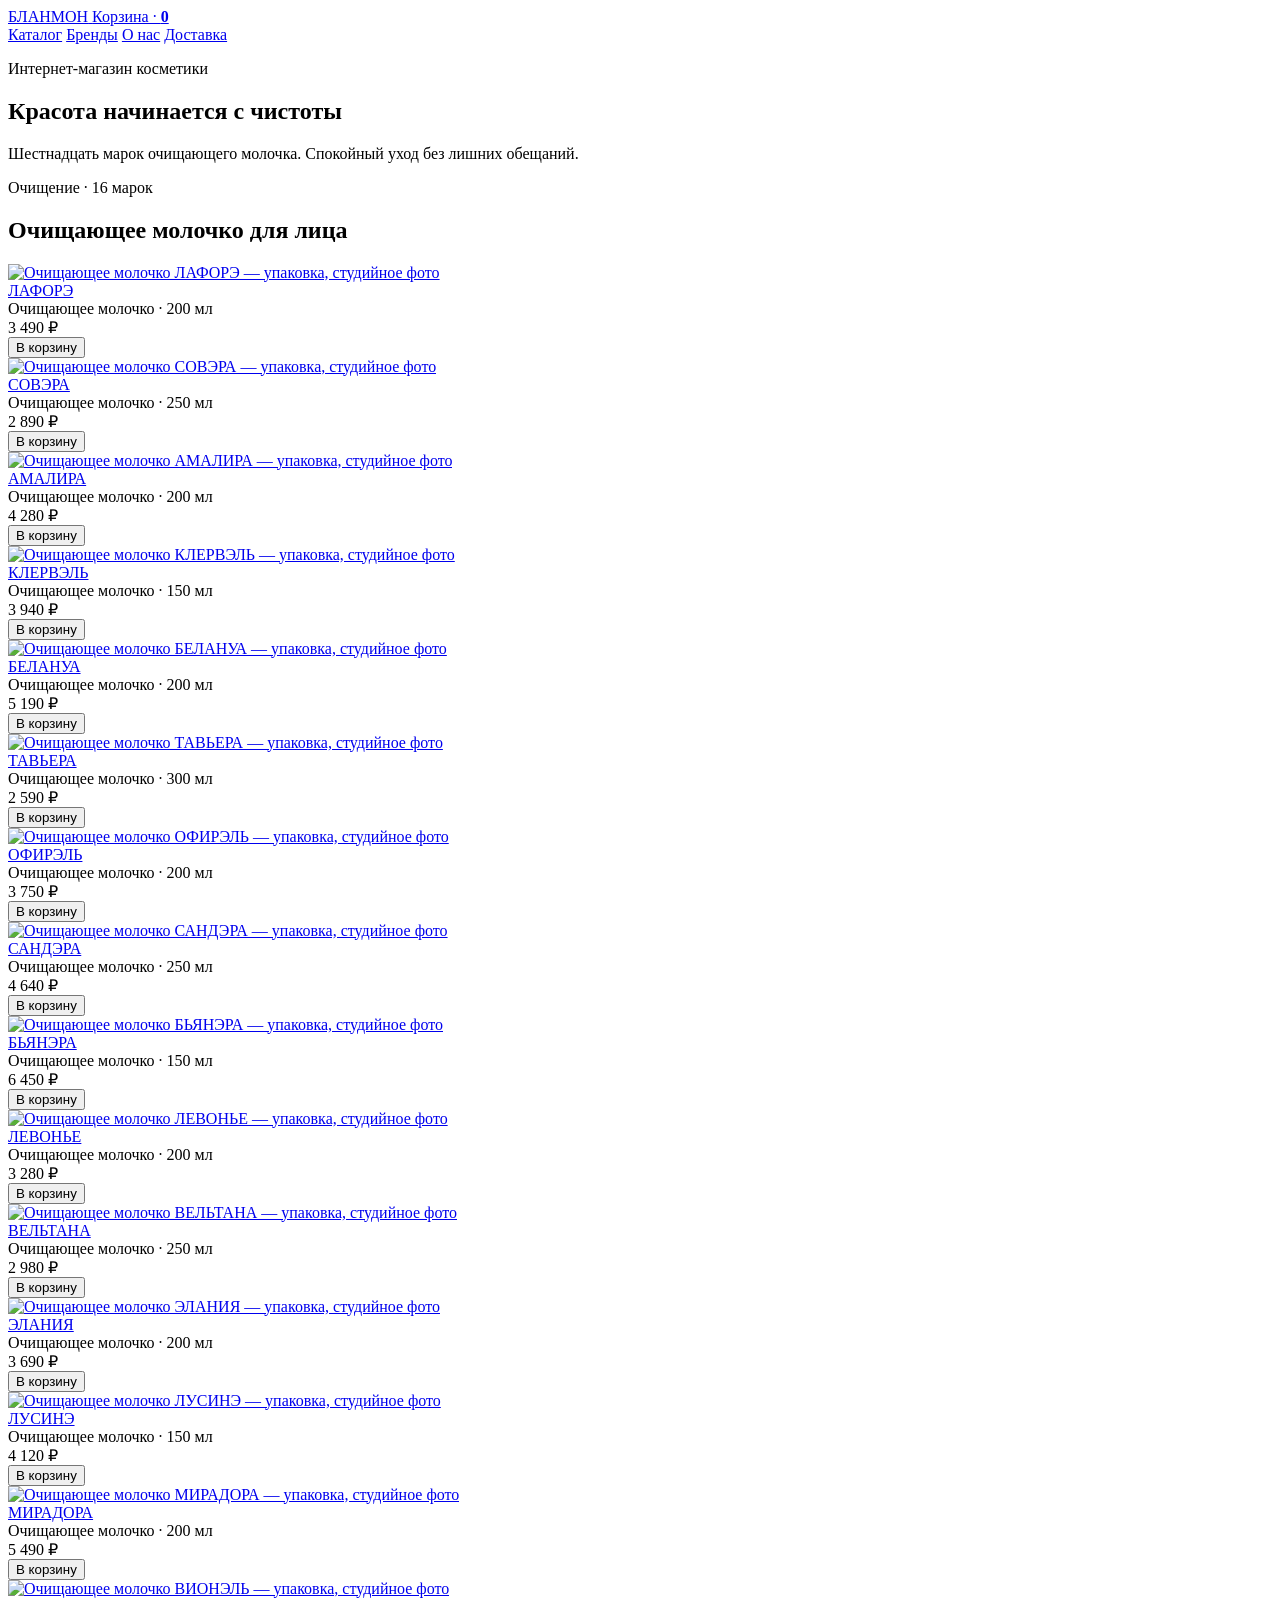
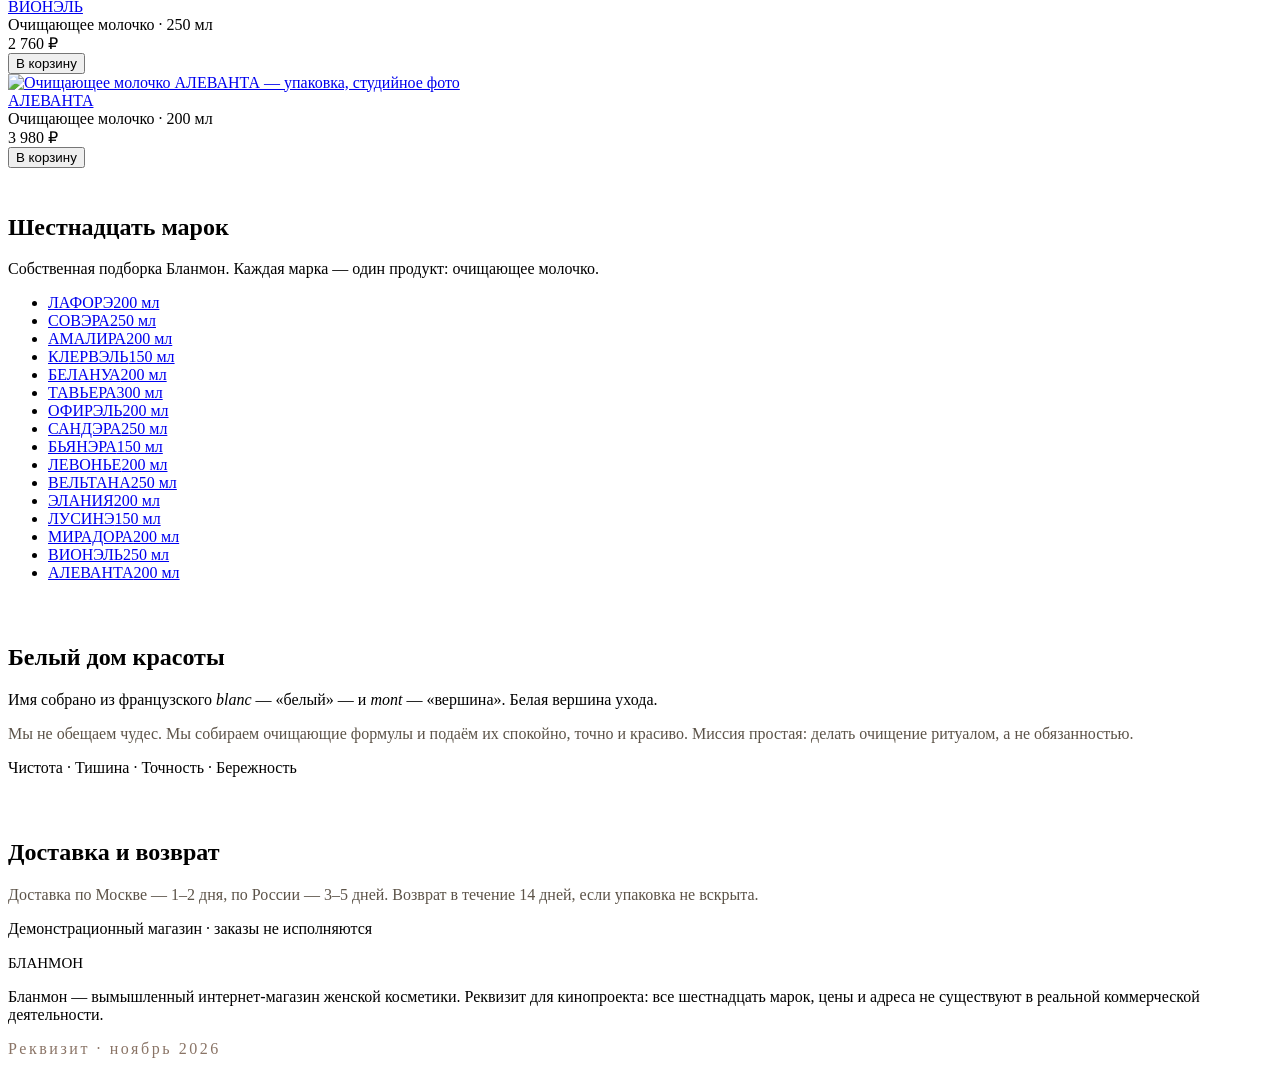
==== index.html @ cc1aa5a0 "coordinator: blanmon publish index.html" ====
<!doctype html>
<html lang="ru">
<head>
<meta charset="utf-8">
<meta name="viewport" content="width=device-width, initial-scale=1, viewport-fit=cover">
<meta name="theme-color" content="#FDFBF7">
<title>БЛАНМОН — очищающее молочко, шестнадцать марок</title>
<meta name="description" content="Бланмон — вымышленный интернет-магазин женской косметики: шестнадцать марок очищающего молочка. Реквизит для кинопроекта.">
<link rel="icon" href="assets/logo.png" type="image/png">
<link rel="stylesheet" href="assets/styles.css">
</head>
<body>
<header>
  <div class="shell">
    <div class="hrow">
      <a class="brand" href="index.html" aria-label="БЛАНМОН — на главную">
        <span class="wordmark">БЛАНМОН</span>
      </a>
      <a class="cart-link" href="cart.html">Корзина · <b data-cart-count>0</b></a>
    </div>
    <nav class="tabs" aria-label="Разделы">
      <a href="index.html#catalog">Каталог</a>
      <a href="index.html#brands">Бренды</a>
      <a href="index.html#about">О нас</a>
      <a href="index.html#delivery">Доставка</a>
    </nav>
  </div>
</header>
<main class="shell">

  <section class="hero">
    <p class="cap">Интернет-магазин косметики</p>
    <h1>Красота начинается с чистоты</h1>
    <p class="lead">Шестнадцать марок очищающего молочка. Спокойный уход без лишних обещаний.</p>
    <div class="rule"></div>
  </section>

  <section id="catalog">
    <p class="cap">Очищение · 16 марок</p>
    <h2>Очищающее молочко для лица</h2>
    <div class="grid">
      <article class="card">
        <a class="ph" href="product.html?id=01"><img src="assets/products/01_lafore.jpg" alt="Очищающее молочко ЛАФОРЭ — упаковка, студийное фото" loading="lazy" width="928" height="1152"></a>
        <div class="body">
          <a class="brandname" href="product.html?id=01">ЛАФОРЭ</a>
          <div class="sub">Очищающее молочко · 200 мл</div>
          <div class="price">3 490 ₽</div>
          <button class="btn" type="button" data-add="01">В корзину</button>
        </div>
      </article>
      <article class="card">
        <a class="ph" href="product.html?id=02"><img src="assets/products/02_sovera.jpg" alt="Очищающее молочко СОВЭРА — упаковка, студийное фото" loading="lazy" width="928" height="1152"></a>
        <div class="body">
          <a class="brandname" href="product.html?id=02">СОВЭРА</a>
          <div class="sub">Очищающее молочко · 250 мл</div>
          <div class="price">2 890 ₽</div>
          <button class="btn" type="button" data-add="02">В корзину</button>
        </div>
      </article>
      <article class="card">
        <a class="ph" href="product.html?id=03"><img src="assets/products/03_amalira.jpg" alt="Очищающее молочко АМАЛИРА — упаковка, студийное фото" loading="lazy" width="928" height="1152"></a>
        <div class="body">
          <a class="brandname" href="product.html?id=03">АМАЛИРА</a>
          <div class="sub">Очищающее молочко · 200 мл</div>
          <div class="price">4 280 ₽</div>
          <button class="btn" type="button" data-add="03">В корзину</button>
        </div>
      </article>
      <article class="card">
        <a class="ph" href="product.html?id=04"><img src="assets/products/04_clervel.jpg" alt="Очищающее молочко КЛЕРВЭЛЬ — упаковка, студийное фото" loading="lazy" width="928" height="1152"></a>
        <div class="body">
          <a class="brandname" href="product.html?id=04">КЛЕРВЭЛЬ</a>
          <div class="sub">Очищающее молочко · 150 мл</div>
          <div class="price">3 940 ₽</div>
          <button class="btn" type="button" data-add="04">В корзину</button>
        </div>
      </article>
      <article class="card">
        <a class="ph" href="product.html?id=05"><img src="assets/products/05_belanua.jpg" alt="Очищающее молочко БЕЛАНУА — упаковка, студийное фото" loading="lazy" width="928" height="1152"></a>
        <div class="body">
          <a class="brandname" href="product.html?id=05">БЕЛАНУА</a>
          <div class="sub">Очищающее молочко · 200 мл</div>
          <div class="price">5 190 ₽</div>
          <button class="btn" type="button" data-add="05">В корзину</button>
        </div>
      </article>
      <article class="card">
        <a class="ph" href="product.html?id=06"><img src="assets/products/06_taviera.jpg" alt="Очищающее молочко ТАВЬЕРА — упаковка, студийное фото" loading="lazy" width="928" height="1152"></a>
        <div class="body">
          <a class="brandname" href="product.html?id=06">ТАВЬЕРА</a>
          <div class="sub">Очищающее молочко · 300 мл</div>
          <div class="price">2 590 ₽</div>
          <button class="btn" type="button" data-add="06">В корзину</button>
        </div>
      </article>
      <article class="card">
        <a class="ph" href="product.html?id=07"><img src="assets/products/07_ofirel.jpg" alt="Очищающее молочко ОФИРЭЛЬ — упаковка, студийное фото" loading="lazy" width="928" height="1152"></a>
        <div class="body">
          <a class="brandname" href="product.html?id=07">ОФИРЭЛЬ</a>
          <div class="sub">Очищающее молочко · 200 мл</div>
          <div class="price">3 750 ₽</div>
          <button class="btn" type="button" data-add="07">В корзину</button>
        </div>
      </article>
      <article class="card">
        <a class="ph" href="product.html?id=08"><img src="assets/products/08_sandera.jpg" alt="Очищающее молочко САНДЭРА — упаковка, студийное фото" loading="lazy" width="928" height="1152"></a>
        <div class="body">
          <a class="brandname" href="product.html?id=08">САНДЭРА</a>
          <div class="sub">Очищающее молочко · 250 мл</div>
          <div class="price">4 640 ₽</div>
          <button class="btn" type="button" data-add="08">В корзину</button>
        </div>
      </article>
      <article class="card">
        <a class="ph" href="product.html?id=09"><img src="assets/products/09_bianera.jpg" alt="Очищающее молочко БЬЯНЭРА — упаковка, студийное фото" loading="lazy" width="928" height="1152"></a>
        <div class="body">
          <a class="brandname" href="product.html?id=09">БЬЯНЭРА</a>
          <div class="sub">Очищающее молочко · 150 мл</div>
          <div class="price">6 450 ₽</div>
          <button class="btn" type="button" data-add="09">В корзину</button>
        </div>
      </article>
      <article class="card">
        <a class="ph" href="product.html?id=10"><img src="assets/products/10_levonie.jpg" alt="Очищающее молочко ЛЕВОНЬЕ — упаковка, студийное фото" loading="lazy" width="928" height="1152"></a>
        <div class="body">
          <a class="brandname" href="product.html?id=10">ЛЕВОНЬЕ</a>
          <div class="sub">Очищающее молочко · 200 мл</div>
          <div class="price">3 280 ₽</div>
          <button class="btn" type="button" data-add="10">В корзину</button>
        </div>
      </article>
      <article class="card">
        <a class="ph" href="product.html?id=11"><img src="assets/products/11_veltana.jpg" alt="Очищающее молочко ВЕЛЬТАНА — упаковка, студийное фото" loading="lazy" width="928" height="1152"></a>
        <div class="body">
          <a class="brandname" href="product.html?id=11">ВЕЛЬТАНА</a>
          <div class="sub">Очищающее молочко · 250 мл</div>
          <div class="price">2 980 ₽</div>
          <button class="btn" type="button" data-add="11">В корзину</button>
        </div>
      </article>
      <article class="card">
        <a class="ph" href="product.html?id=12"><img src="assets/products/12_elania.jpg" alt="Очищающее молочко ЭЛАНИЯ — упаковка, студийное фото" loading="lazy" width="928" height="1152"></a>
        <div class="body">
          <a class="brandname" href="product.html?id=12">ЭЛАНИЯ</a>
          <div class="sub">Очищающее молочко · 200 мл</div>
          <div class="price">3 690 ₽</div>
          <button class="btn" type="button" data-add="12">В корзину</button>
        </div>
      </article>
      <article class="card">
        <a class="ph" href="product.html?id=13"><img src="assets/products/13_lusine.jpg" alt="Очищающее молочко ЛУСИНЭ — упаковка, студийное фото" loading="lazy" width="928" height="1152"></a>
        <div class="body">
          <a class="brandname" href="product.html?id=13">ЛУСИНЭ</a>
          <div class="sub">Очищающее молочко · 150 мл</div>
          <div class="price">4 120 ₽</div>
          <button class="btn" type="button" data-add="13">В корзину</button>
        </div>
      </article>
      <article class="card">
        <a class="ph" href="product.html?id=14"><img src="assets/products/14_miradora.jpg" alt="Очищающее молочко МИРАДОРА — упаковка, студийное фото" loading="lazy" width="928" height="1152"></a>
        <div class="body">
          <a class="brandname" href="product.html?id=14">МИРАДОРА</a>
          <div class="sub">Очищающее молочко · 200 мл</div>
          <div class="price">5 490 ₽</div>
          <button class="btn" type="button" data-add="14">В корзину</button>
        </div>
      </article>
      <article class="card">
        <a class="ph" href="product.html?id=15"><img src="assets/products/15_vionel.jpg" alt="Очищающее молочко ВИОНЭЛЬ — упаковка, студийное фото" loading="lazy" width="928" height="1152"></a>
        <div class="body">
          <a class="brandname" href="product.html?id=15">ВИОНЭЛЬ</a>
          <div class="sub">Очищающее молочко · 250 мл</div>
          <div class="price">2 760 ₽</div>
          <button class="btn" type="button" data-add="15">В корзину</button>
        </div>
      </article>
      <article class="card">
        <a class="ph" href="product.html?id=16"><img src="assets/products/16_alevanta.jpg" alt="Очищающее молочко АЛЕВАНТА — упаковка, студийное фото" loading="lazy" width="928" height="1152"></a>
        <div class="body">
          <a class="brandname" href="product.html?id=16">АЛЕВАНТА</a>
          <div class="sub">Очищающее молочко · 200 мл</div>
          <div class="price">3 980 ₽</div>
          <button class="btn" type="button" data-add="16">В корзину</button>
        </div>
      </article>
    </div>
  </section>

  <section id="brands" style="padding-top:26px">
    <div class="rule"></div>
    <h2>Шестнадцать марок</h2>
    <p class="lead" style="font-size:16px;margin:0 0 12px">Собственная подборка Бланмон. Каждая марка — один продукт: очищающее молочко.</p>
    <ul class="brandlist">
        <li><a href="product.html?id=01">ЛАФОРЭ<span>200 мл</span></a></li>
        <li><a href="product.html?id=02">СОВЭРА<span>250 мл</span></a></li>
        <li><a href="product.html?id=03">АМАЛИРА<span>200 мл</span></a></li>
        <li><a href="product.html?id=04">КЛЕРВЭЛЬ<span>150 мл</span></a></li>
        <li><a href="product.html?id=05">БЕЛАНУА<span>200 мл</span></a></li>
        <li><a href="product.html?id=06">ТАВЬЕРА<span>300 мл</span></a></li>
        <li><a href="product.html?id=07">ОФИРЭЛЬ<span>200 мл</span></a></li>
        <li><a href="product.html?id=08">САНДЭРА<span>250 мл</span></a></li>
        <li><a href="product.html?id=09">БЬЯНЭРА<span>150 мл</span></a></li>
        <li><a href="product.html?id=10">ЛЕВОНЬЕ<span>200 мл</span></a></li>
        <li><a href="product.html?id=11">ВЕЛЬТАНА<span>250 мл</span></a></li>
        <li><a href="product.html?id=12">ЭЛАНИЯ<span>200 мл</span></a></li>
        <li><a href="product.html?id=13">ЛУСИНЭ<span>150 мл</span></a></li>
        <li><a href="product.html?id=14">МИРАДОРА<span>200 мл</span></a></li>
        <li><a href="product.html?id=15">ВИОНЭЛЬ<span>250 мл</span></a></li>
        <li><a href="product.html?id=16">АЛЕВАНТА<span>200 мл</span></a></li>
    </ul>
  </section>

  <section id="about" style="padding-top:26px">
    <div class="rule"></div>
    <h2>Белый дом красоты</h2>
    <p class="lead" style="font-size:16px">Имя собрано из французского <i>blanc</i> — «белый» — и <i>mont</i> — «вершина». Белая вершина ухода.</p>
    <p style="color:#5C5348">Мы не обещаем чудес. Мы собираем очищающие формулы и подаём их спокойно, точно и красиво. Миссия простая: делать очищение ритуалом, а не обязанностью.</p>
    <p class="cap" style="margin-top:14px">Чистота · Тишина · Точность · Бережность</p>
  </section>

  <section id="delivery" style="padding-top:26px">
    <div class="rule"></div>
    <h2>Доставка и возврат</h2>
    <p style="color:#5C5348">Доставка по Москве — 1–2 дня, по России — 3–5 дней. Возврат в течение 14 дней, если упаковка не вскрыта.</p>
    <p class="cap" style="margin-top:12px">Демонстрационный магазин · заказы не исполняются</p>
  </section>

</main>
<footer>
  <div class="shell inner">
    <div class="fmark"><span class="wordmark" style="font-size:15px">БЛАНМОН</span></div>
    <p>Бланмон — вымышленный интернет-магазин женской косметики. Реквизит для кинопроекта: все шестнадцать марок, цены и адреса не существуют в реальной коммерческой деятельности.</p>
    <p class="cap" style="color:#8A7466;letter-spacing:.16em">Реквизит · ноябрь 2026</p>
  </div>
</footer>
<script src="assets/app.js"></script>

</body>
</html>
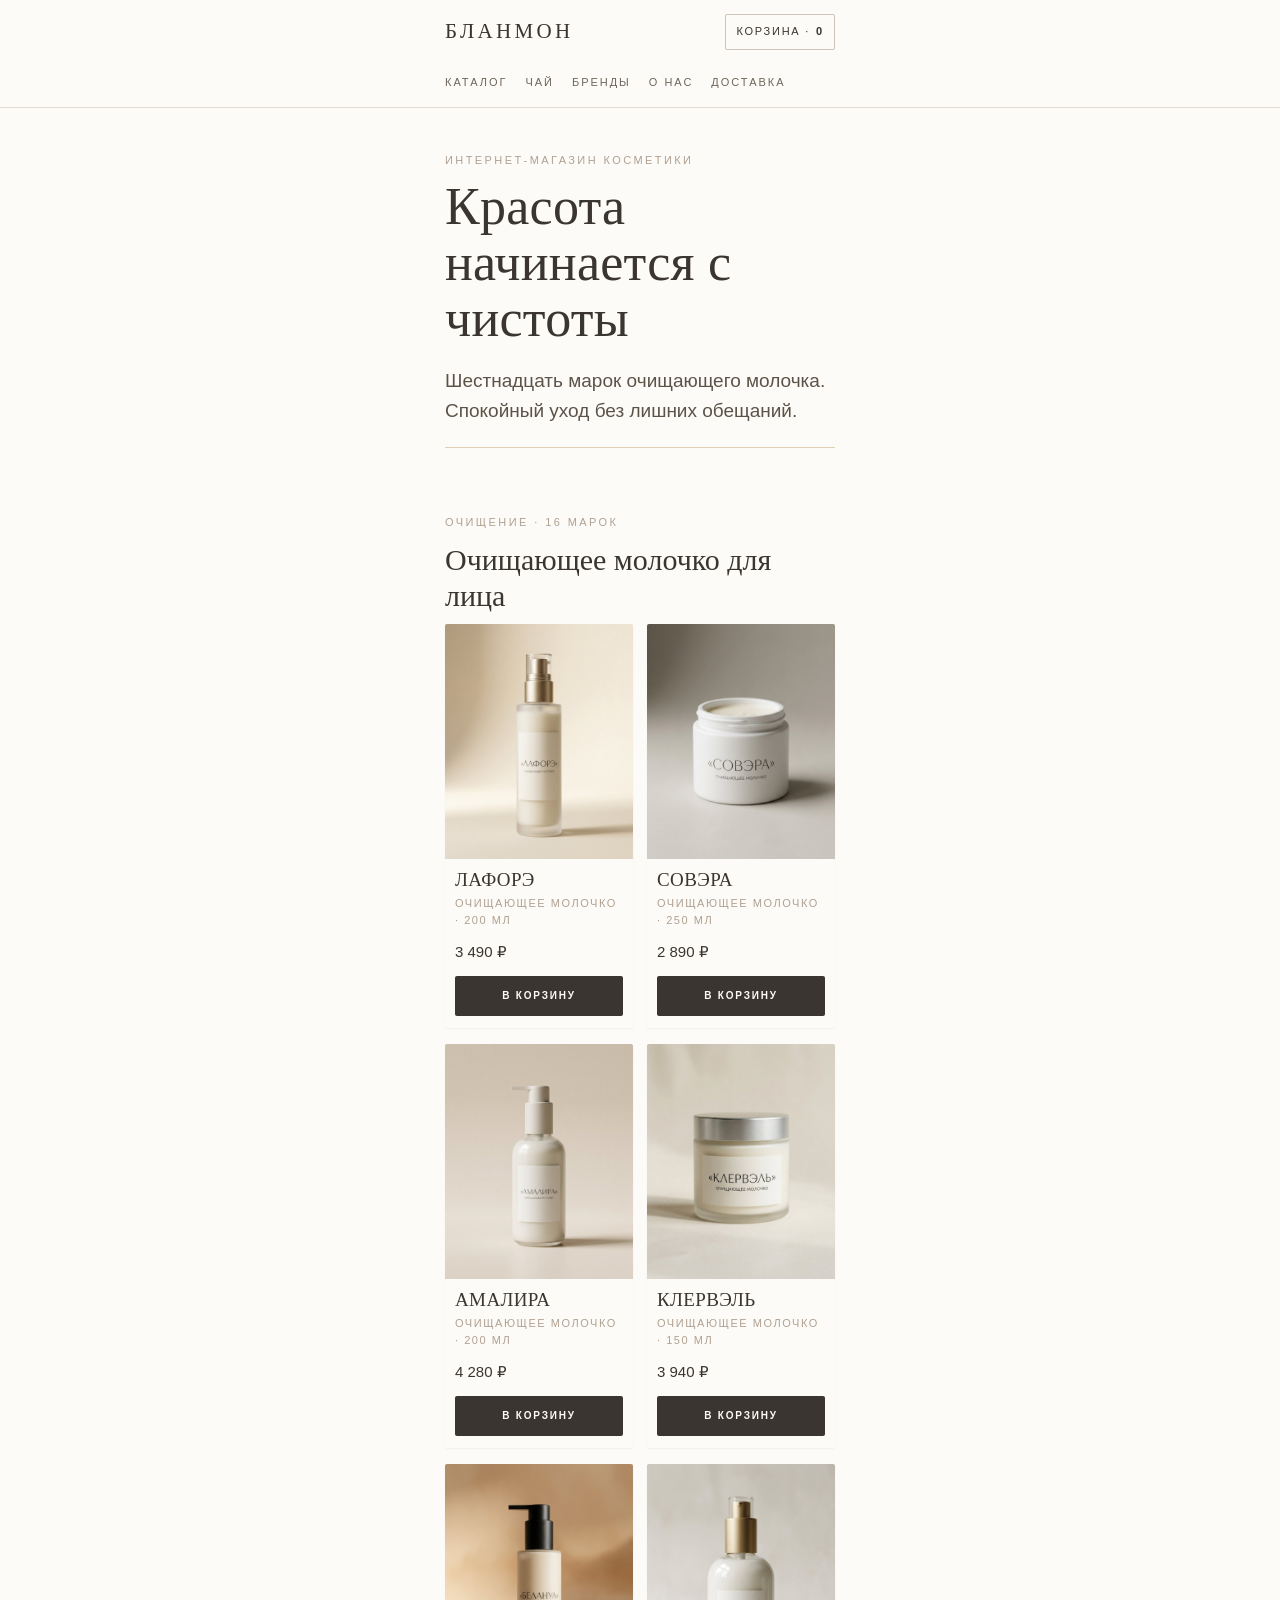
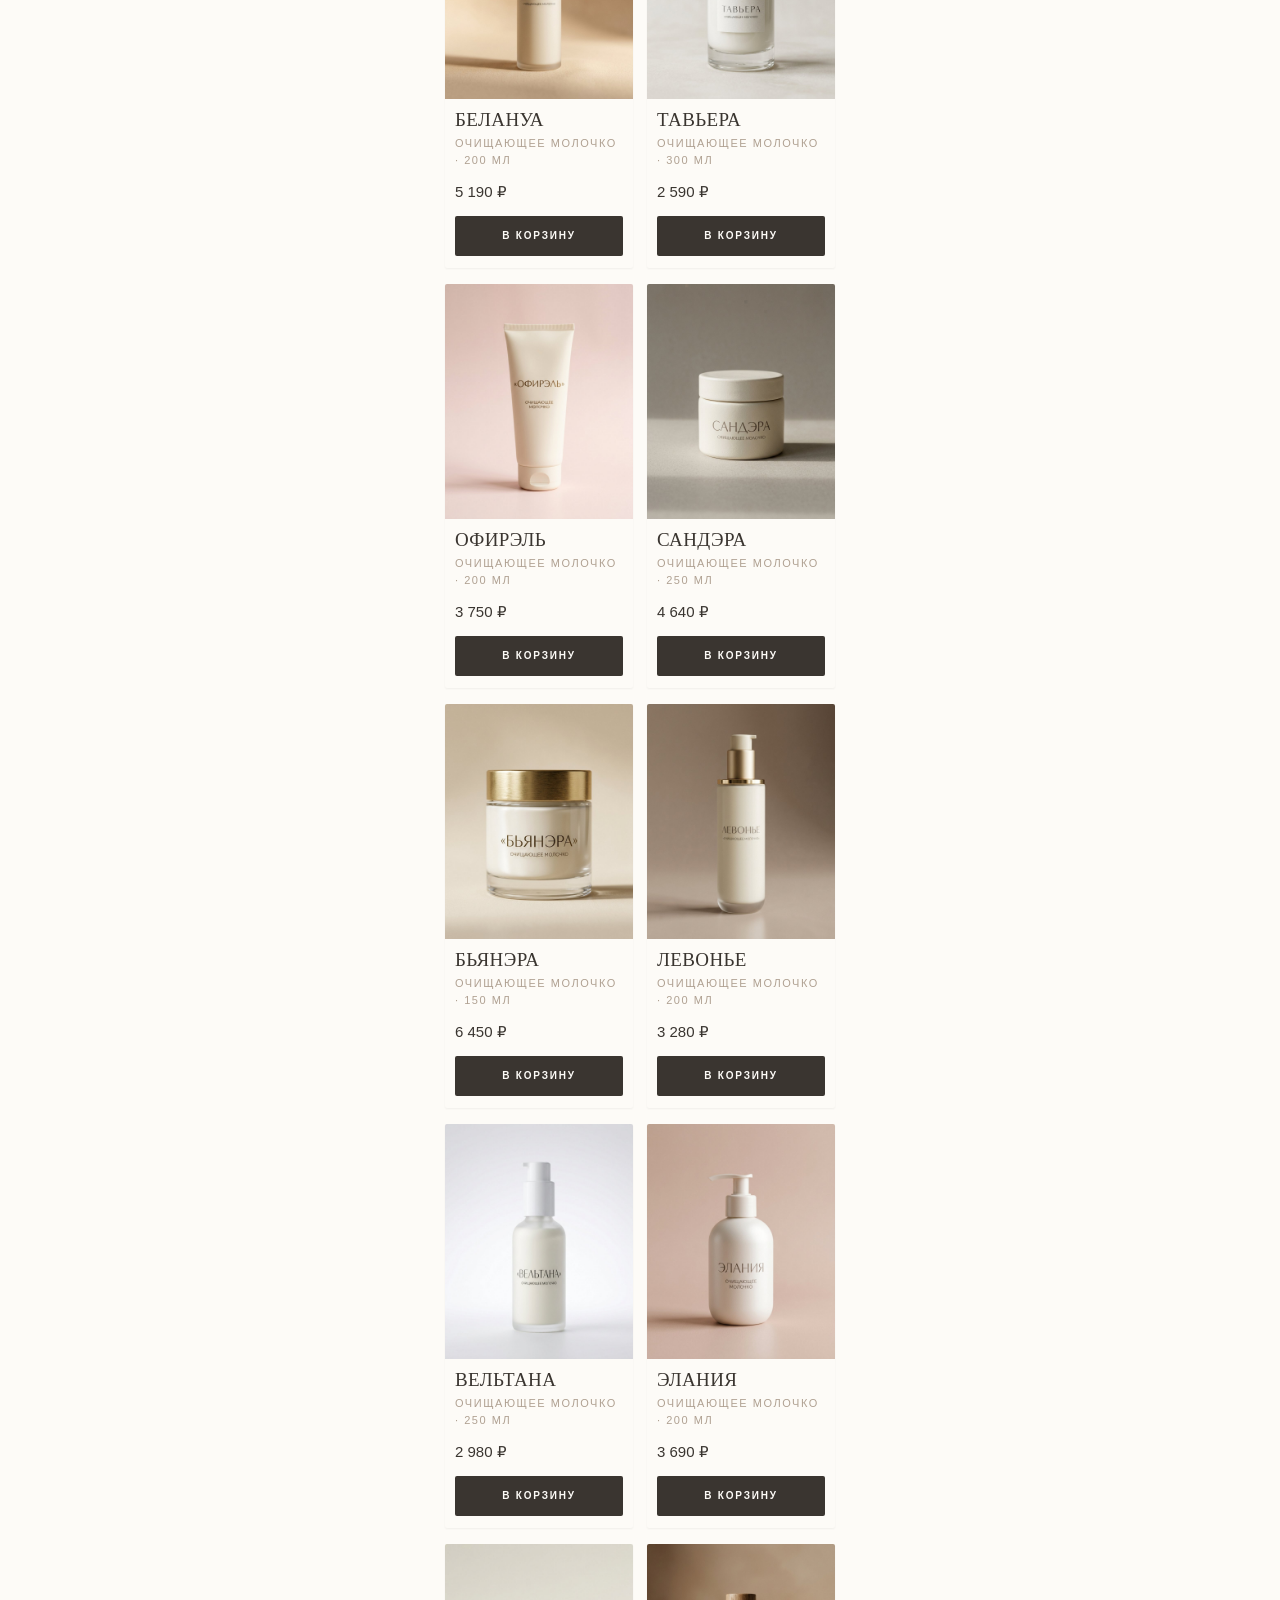
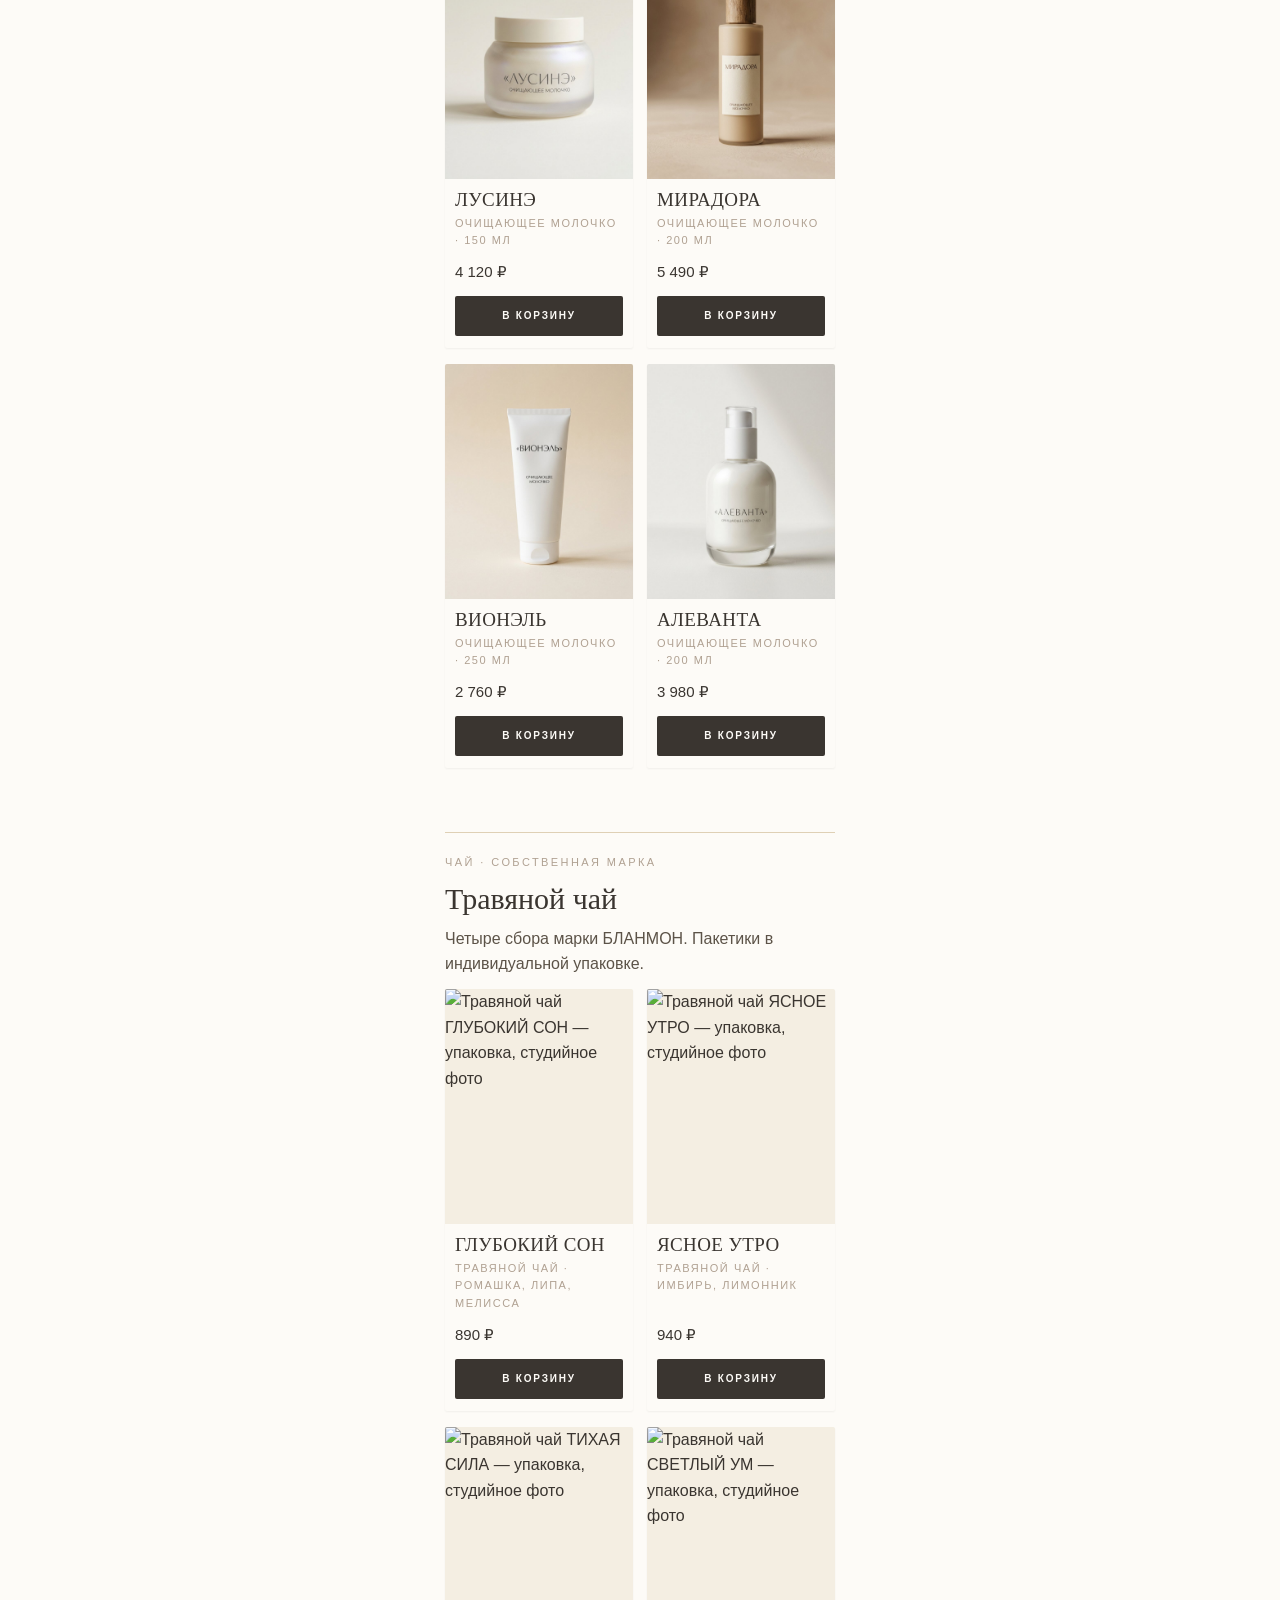
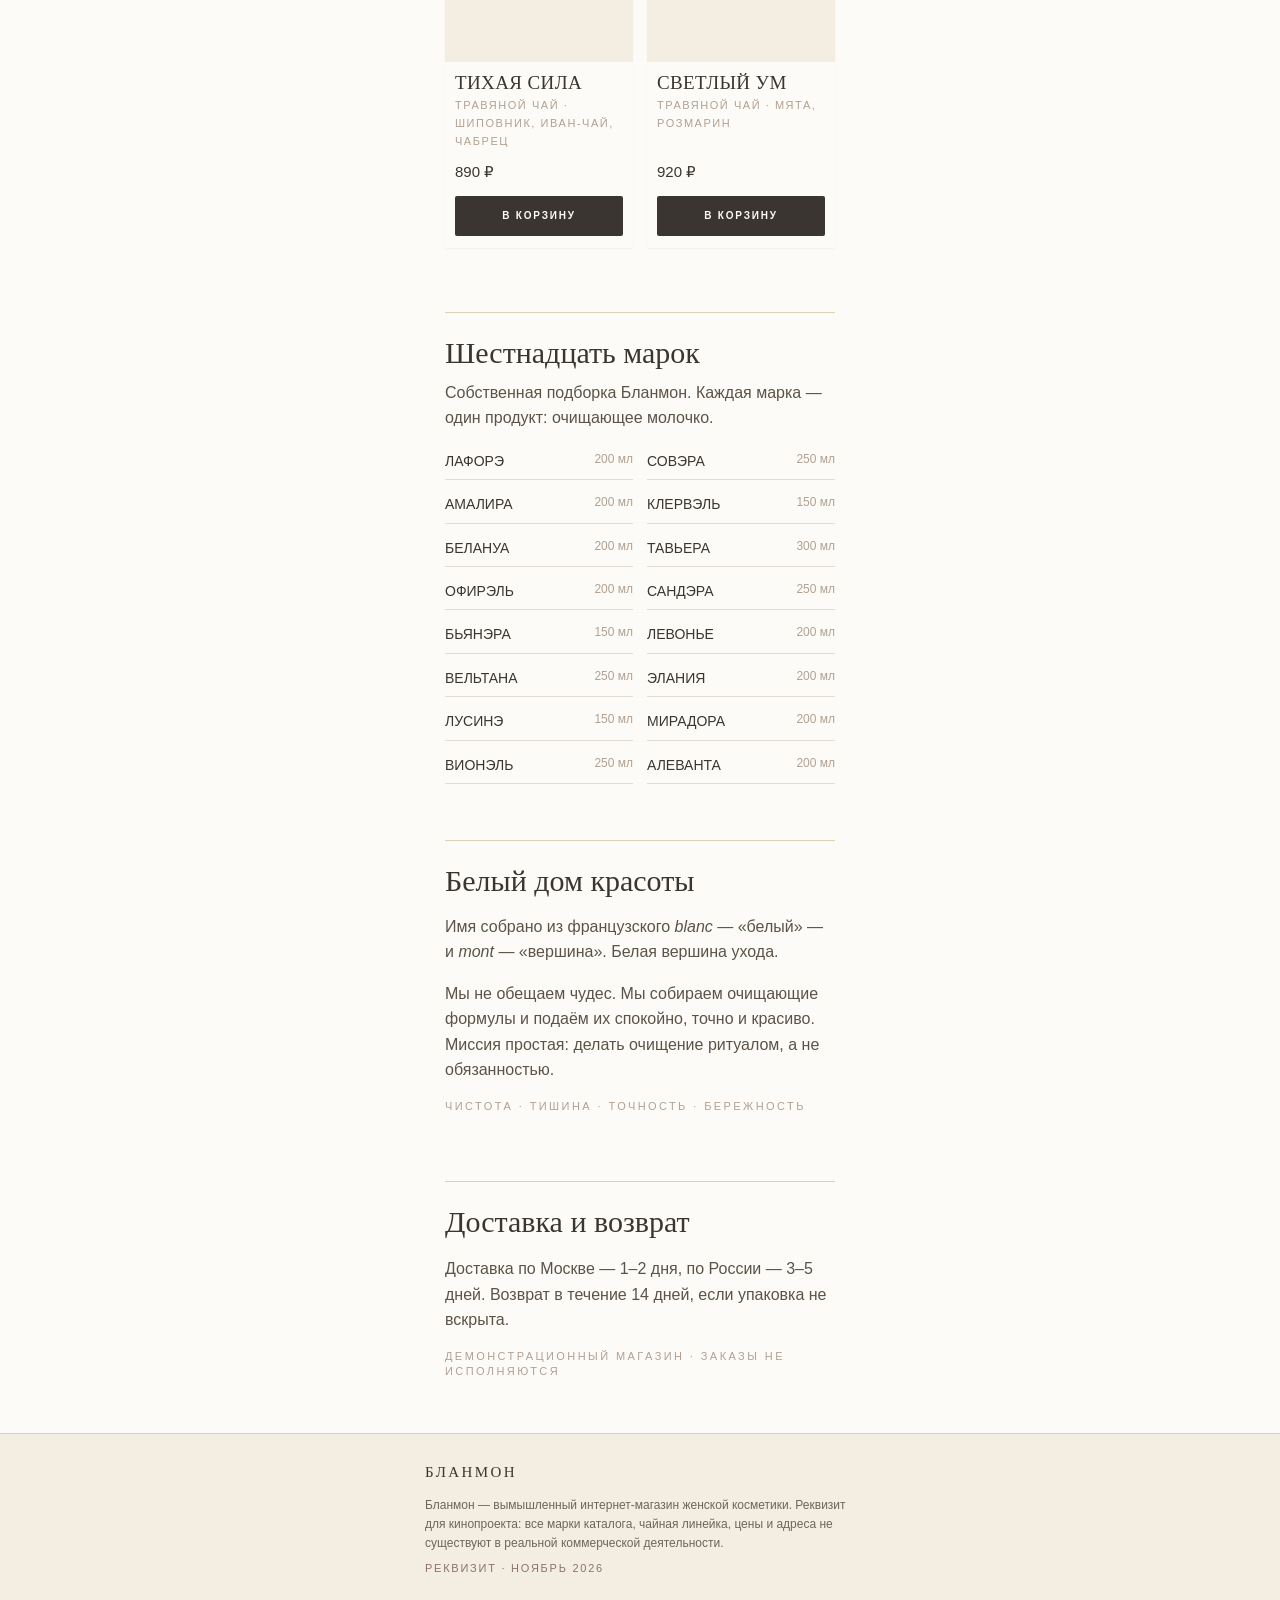
==== commit d06f9574: "coordinator: blanmon publish index.html" ====
--- a/index.html
+++ b/index.html
@@ -20,6 +20,7 @@
     </div>
     <nav class="tabs" aria-label="Разделы">
       <a href="index.html#catalog">Каталог</a>
+      <a href="index.html#tea">Чай</a>
       <a href="index.html#brands">Бренды</a>
       <a href="index.html#about">О нас</a>
       <a href="index.html#delivery">Доставка</a>
@@ -181,6 +182,52 @@
           <div class="sub">Очищающее молочко · 200 мл</div>
           <div class="price">3 980 ₽</div>
           <button class="btn" type="button" data-add="16">В корзину</button>
+        </div>
+      </article>
+    </div>
+  </section>
+
+
+  <section id="tea" style="padding-top:26px">
+    <div class="rule"></div>
+    <p class="cap">Чай · собственная марка</p>
+    <h2>Травяной чай</h2>
+    <p class="lead" style="font-size:16px;margin:0 0 12px">Четыре сбора марки БЛАНМОН. Пакетики в индивидуальной упаковке.</p>
+    <div class="grid">
+      <article class="card">
+        <a class="ph" href="product.html?id=17"><img src="assets/products/tea_01_sleep.jpg" alt="Травяной чай ГЛУБОКИЙ СОН — упаковка, студийное фото" loading="lazy" width="928" height="1152"></a>
+        <div class="body">
+          <a class="brandname" href="product.html?id=17">ГЛУБОКИЙ СОН</a>
+          <div class="sub">Травяной чай · ромашка, липа, мелисса</div>
+          <div class="price">890 ₽</div>
+          <button class="btn" type="button" data-add="17">В корзину</button>
+        </div>
+      </article>
+      <article class="card">
+        <a class="ph" href="product.html?id=18"><img src="assets/products/tea_02_morning.jpg" alt="Травяной чай ЯСНОЕ УТРО — упаковка, студийное фото" loading="lazy" width="928" height="1152"></a>
+        <div class="body">
+          <a class="brandname" href="product.html?id=18">ЯСНОЕ УТРО</a>
+          <div class="sub">Травяной чай · имбирь, лимонник</div>
+          <div class="price">940 ₽</div>
+          <button class="btn" type="button" data-add="18">В корзину</button>
+        </div>
+      </article>
+      <article class="card">
+        <a class="ph" href="product.html?id=19"><img src="assets/products/tea_03_strength.jpg" alt="Травяной чай ТИХАЯ СИЛА — упаковка, студийное фото" loading="lazy" width="928" height="1152"></a>
+        <div class="body">
+          <a class="brandname" href="product.html?id=19">ТИХАЯ СИЛА</a>
+          <div class="sub">Травяной чай · шиповник, иван-чай, чабрец</div>
+          <div class="price">890 ₽</div>
+          <button class="btn" type="button" data-add="19">В корзину</button>
+        </div>
+      </article>
+      <article class="card">
+        <a class="ph" href="product.html?id=20"><img src="assets/products/tea_04_mind.jpg" alt="Травяной чай СВЕТЛЫЙ УМ — упаковка, студийное фото" loading="lazy" width="928" height="1152"></a>
+        <div class="body">
+          <a class="brandname" href="product.html?id=20">СВЕТЛЫЙ УМ</a>
+          <div class="sub">Травяной чай · мята, розмарин</div>
+          <div class="price">920 ₽</div>
+          <button class="btn" type="button" data-add="20">В корзину</button>
         </div>
       </article>
     </div>
@@ -229,7 +276,7 @@
 <footer>
   <div class="shell inner">
     <div class="fmark"><span class="wordmark" style="font-size:15px">БЛАНМОН</span></div>
-    <p>Бланмон — вымышленный интернет-магазин женской косметики. Реквизит для кинопроекта: все шестнадцать марок, цены и адреса не существуют в реальной коммерческой деятельности.</p>
+    <p>Бланмон — вымышленный интернет-магазин женской косметики. Реквизит для кинопроекта: все марки каталога, чайная линейка, цены и адреса не существуют в реальной коммерческой деятельности.</p>
     <p class="cap" style="color:#8A7466;letter-spacing:.16em">Реквизит · ноябрь 2026</p>
   </div>
 </footer>
--- a/assets/styles.css
+++ b/assets/styles.css
@@ -0,0 +1,83 @@
+@charset "utf-8";
+:root{
+  --blanc:#FDFBF7; --ivoire:#F4EEE2; --poudre:#EAD9CD; --champagne:#D3BE9A;
+  --grege:#B0A192; --graphite:#3A3530;
+  --serif:'Cormorant Garamond',Cormorant,Georgia,'Times New Roman',serif;
+  --sans:Manrope,Inter,-apple-system,'Segoe UI',Helvetica,Arial,sans-serif;
+  --r:2px; --sh:0 1px 2px rgba(58,53,48,.06); --t:.2s ease-out;
+}
+*{box-sizing:border-box}
+html{-webkit-text-size-adjust:100%}
+body{margin:0;background:var(--blanc);color:var(--graphite);font:16px/1.6 var(--sans);-webkit-font-smoothing:antialiased}
+img{display:block;max-width:100%}
+a{color:inherit;text-decoration:none}
+.shell{max-width:430px;margin:0 auto;padding:0 20px}
+.serif{font-family:var(--serif);font-weight:500}
+.cap{font-size:11px;line-height:1.4;letter-spacing:.22em;text-transform:uppercase;color:var(--grege)}
+.lead{font-size:19px;line-height:1.55;color:#5C5348}
+header{position:sticky;top:0;z-index:20;background:rgba(253,251,247,.94);backdrop-filter:saturate(120%) blur(6px);border-bottom:1px solid rgba(176,161,146,.35)}
+.hrow{display:flex;align-items:center;justify-content:space-between;height:64px}
+.brand{display:flex;align-items:center;gap:10px}
+.brand img{height:30px;width:30px;object-fit:contain}
+.wordmark{font-family:var(--serif);font-size:21px;letter-spacing:.16em;text-transform:uppercase}
+.cart-link{display:inline-flex;align-items:center;gap:6px;font-size:11px;letter-spacing:.16em;text-transform:uppercase;border:1px solid rgba(176,161,146,.6);border-radius:var(--r);padding:8px 10px;transition:background var(--t),border-color var(--t)}
+.cart-link:hover{border-color:var(--champagne);background:var(--ivoire)}
+.cart-link b{font-weight:600}
+nav.tabs{display:flex;gap:18px;overflow-x:auto;padding:10px 0 12px;scrollbar-width:none}
+nav.tabs::-webkit-scrollbar{display:none}
+nav.tabs a{font-size:11px;letter-spacing:.18em;text-transform:uppercase;color:#6E655A;white-space:nowrap;padding-bottom:2px;border-bottom:1px solid transparent;transition:color var(--t),border-color var(--t)}
+nav.tabs a:hover{color:var(--graphite);border-color:var(--champagne)}
+.hero{padding:34px 0 26px;text-align:left}
+h1{font-family:var(--serif);font-weight:500;font-size:clamp(38px,11.5vw,52px);line-height:1.08;margin:10px 0 14px;letter-spacing:.005em}
+.rule{height:1px;background:var(--champagne);opacity:.7;margin:22px 0}
+.grid{display:grid;grid-template-columns:1fr 1fr;gap:14px 12px;padding-bottom:8px}
+.card{background:var(--blanc);border-radius:var(--r);box-shadow:var(--sh);overflow:hidden;display:flex;flex-direction:column}
+.card .ph{position:relative;aspect-ratio:4/5;background:var(--ivoire);overflow:hidden}
+.card .ph img{width:100%;height:100%;object-fit:cover;transition:transform var(--t)}
+.card:hover .ph img{transform:scale(1.02)}
+.card .body{padding:10px 10px 12px;display:flex;flex-direction:column;gap:4px;flex:1}
+.card .brandname{font-family:var(--serif);font-size:19px;line-height:1.15;letter-spacing:.02em}
+.card .sub{font-size:11px;letter-spacing:.14em;text-transform:uppercase;color:var(--grege)}
+.card .price{margin-top:auto;font-size:15px;padding-top:6px}
+.btn{display:inline-flex;align-items:center;justify-content:center;width:100%;min-height:46px;padding:12px 16px;border:0;border-radius:var(--r);background:var(--graphite);color:var(--blanc);font:600 11px/1 var(--sans);letter-spacing:.18em;text-transform:uppercase;cursor:pointer;transition:background var(--t),transform var(--t)}
+.btn:hover{background:#4A443D}
+.btn:active{transform:translateY(1px)}
+.btn.ghost{background:transparent;color:var(--graphite);border:1px solid rgba(58,53,48,.35)}
+.btn.ghost:hover{background:var(--ivoire)}
+.card .btn{margin-top:8px;min-height:40px;padding:10px 12px;font-size:10px}
+section{padding:8px 0}
+h2{font-family:var(--serif);font-weight:500;font-size:30px;line-height:1.2;margin:6px 0 10px}
+.brandlist{list-style:none;margin:0;padding:0;display:grid;grid-template-columns:1fr 1fr;gap:6px 14px}
+.brandlist a{display:flex;justify-content:space-between;gap:8px;padding:7px 0;border-bottom:1px solid rgba(176,161,146,.35);font-size:14px}
+.brandlist span{color:var(--grege);font-size:12px}
+footer{margin-top:34px;background:var(--ivoire);border-top:1px solid rgba(176,161,146,.4)}
+footer .inner{padding:26px 0 30px}
+footer .fmark{display:flex;align-items:center;gap:10px;margin-bottom:12px}
+footer .fmark img{height:26px;width:26px;object-fit:contain;opacity:.9}
+footer p{margin:8px 0;font-size:12px;line-height:1.6;color:#6E655A}
+.product{padding-top:18px}
+.product .photo{aspect-ratio:4/5;background:var(--ivoire);border-radius:var(--r);overflow:hidden;box-shadow:var(--sh)}
+.product .photo img{width:100%;height:100%;object-fit:cover}
+.product h1{font-size:clamp(30px,8.6vw,38px);margin:16px 0 6px}
+.meta{display:flex;gap:14px;flex-wrap:wrap;margin:0 0 14px}
+.price-lg{font-size:24px;margin:14px 0 18px}
+.actions{display:flex;flex-direction:column;gap:10px}
+.back{display:inline-block;margin:18px 0 4px;font-size:11px;letter-spacing:.18em;text-transform:uppercase;color:#6E655A;border-bottom:1px solid var(--champagne);padding-bottom:3px}
+.cart-item{display:flex;gap:12px;padding:14px 0;border-bottom:1px solid rgba(176,161,146,.35)}
+.cart-item .thumb{width:64px;height:80px;flex:0 0 64px;background:var(--ivoire);border-radius:var(--r);overflow:hidden}
+.cart-item .thumb img{width:100%;height:100%;object-fit:cover}
+.cart-item .info{flex:1;min-width:0}
+.cart-item .name{font-family:var(--serif);font-size:18px}
+.qty{display:inline-flex;align-items:center;gap:0;border:1px solid rgba(176,161,146,.6);border-radius:var(--r);margin-top:8px}
+.qty button{width:34px;height:32px;border:0;background:transparent;color:var(--graphite);font-size:16px;cursor:pointer;transition:background var(--t)}
+.qty button:hover{background:var(--ivoire)}
+.qty span{min-width:28px;text-align:center;font-size:14px}
+.remove{border:0;background:transparent;color:var(--grege);font-size:11px;letter-spacing:.14em;text-transform:uppercase;cursor:pointer;padding:6px 0;transition:color var(--t)}
+.remove:hover{color:var(--graphite)}
+.total{display:flex;justify-content:space-between;align-items:baseline;padding:18px 0 8px;font-size:15px}
+.total b{font-family:var(--serif);font-size:24px;font-weight:500}
+.empty{padding:28px 0;color:#6E655A}
+.notice{margin-top:16px;padding:14px 16px;background:var(--poudre);border-radius:var(--r);font-size:14px}
+.hidden{display:none}
+@media (min-width:480px){ .grid{gap:16px 14px} }
+@media (prefers-reduced-motion:reduce){ *{transition:none!important} .card:hover .ph img{transform:none} }
